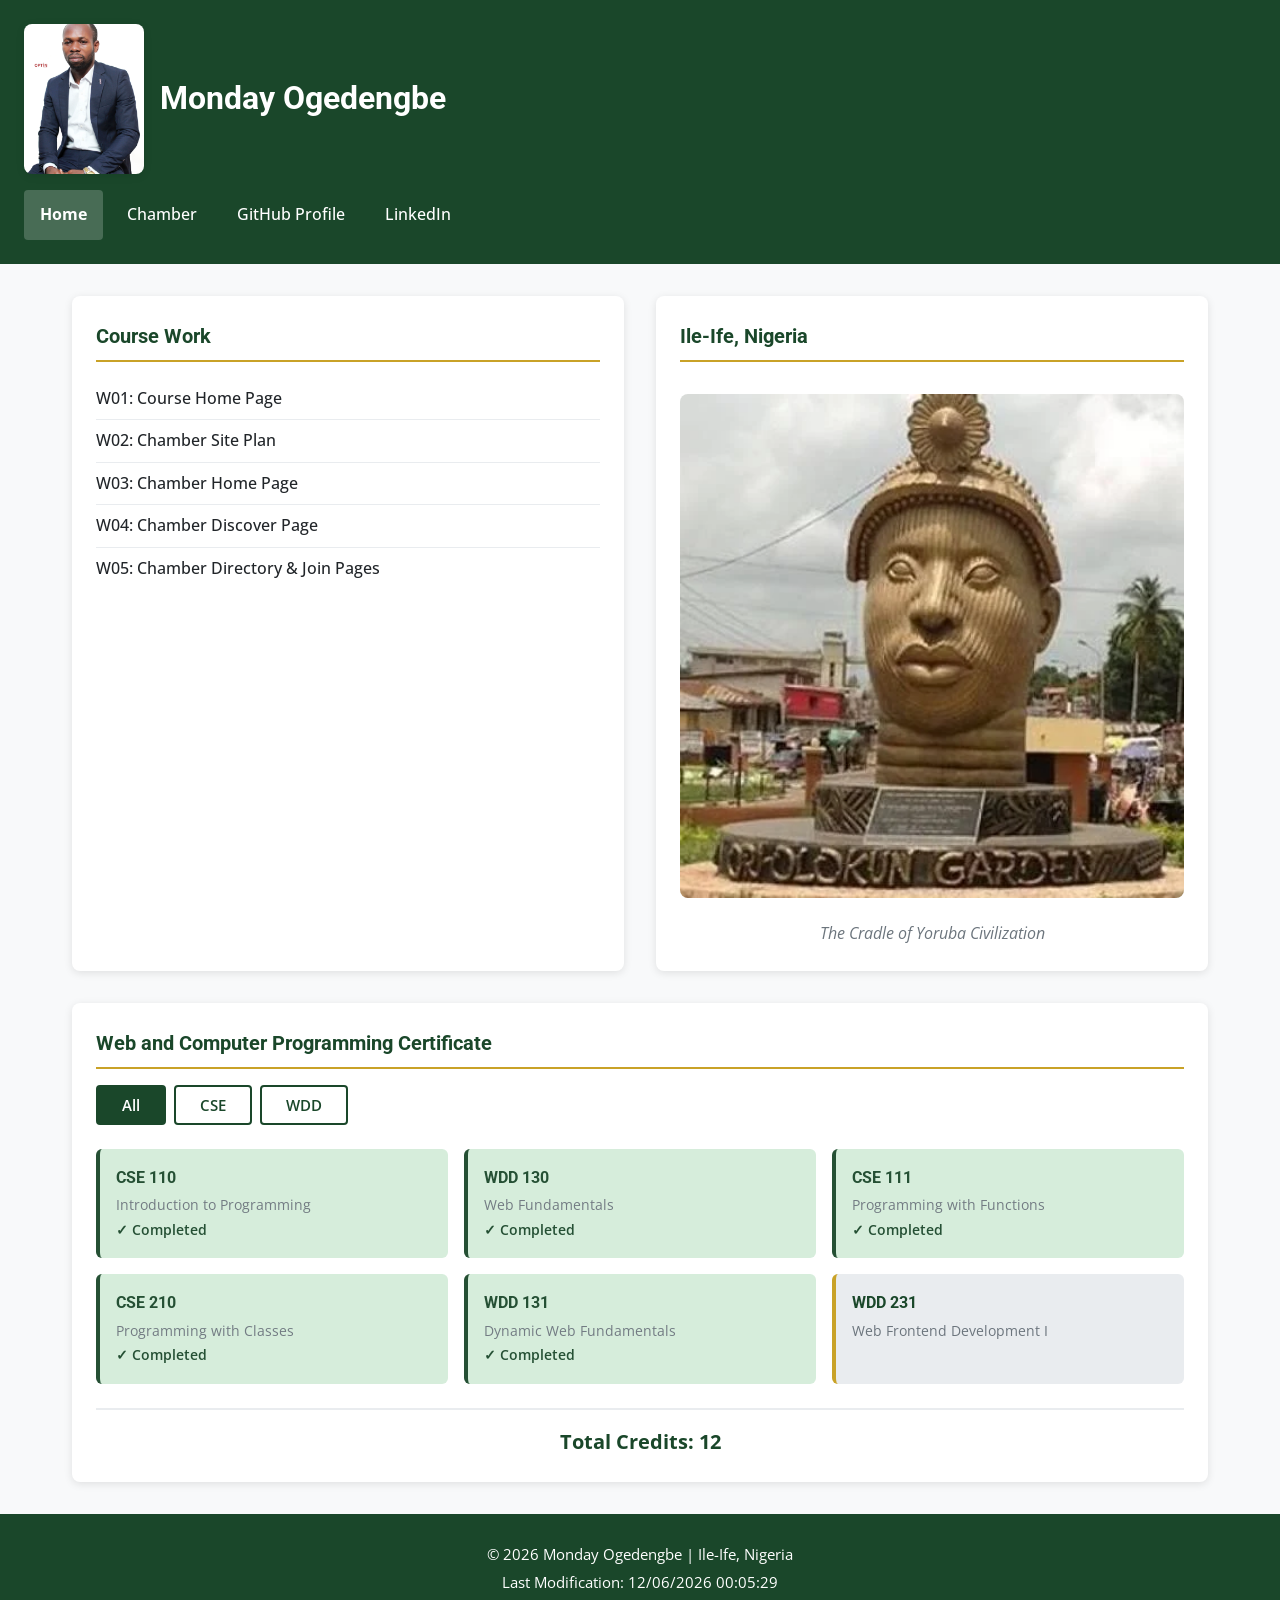
==== index.html @ a5c2bfb5 "initial commit" ====
<!DOCTYPE html>
<html lang="en">
<head>
    <meta charset="UTF-8">
    <meta name="viewport" content="width=device-width, initial-scale=1.0">
    <title>WDD231 - Monday Ogedengbe - Course Home Page</title>
    <meta name="description" content="Course home page for WDD231 - Web Frontend Development I by Monday Ogedengbe, showcasing web programming certificate progress.">
    <meta name="author" content="Monday Ogedengbe">
    <meta name="theme-color" content="#1a472a">

    <!-- Open Graph -->
    <meta property="og:title" content="WDD231 - Monday Ogedengbe">
    <meta property="og:description" content="Web Frontend Development I course home page with dynamic course tracking.">
    <meta property="og:type" content="website">

    <!-- Preconnect for fonts -->
    <link rel="preconnect" href="https://fonts.googleapis.com">
    <link rel="preconnect" href="https://fonts.gstatic.com" crossorigin>
    <link href="https://fonts.googleapis.com/css2?family=Roboto:wght@400;500;700&family=Open+Sans:wght@400;600&display=swap" rel="stylesheet">

    <link rel="stylesheet" href="styles/home.css">
    <link rel="icon" href="data:image/svg+xml,<svg xmlns=%22http://www.w3.org/2000/svg%22 viewBox=%220 0 100 100%22><text y=%22.9em%22 font-size=%2290%22>💻</text></svg>">
<base target="_blank">
</head>
<body>
    <header>
        <div class="profile">
            <img src="images/me.webp" alt="Monday Ogedengbe profile photo" width="120" height="150" loading="lazy">
            <h1>Monday Ogedengbe</h1>
        </div>
        <nav aria-label="Main navigation">
            <button id="menu-toggle" aria-label="Toggle navigation menu" aria-expanded="false">☰</button>
            <ul id="nav-menu">
                <li><a href="index.html" class="active" aria-current="page">Home</a></li>
                <li><a href="chamber/index.html">Chamber</a></li>
                <li><a href="https://github.com/ogedz/" target="_blank" rel="noopener noreferrer">GitHub Profile</a></li>
                <li><a href="https://www.linkedin.com/in/m-ogeds/" target="_blank" rel="noopener noreferrer">LinkedIn</a></li>
            </ul>
        </nav>
    </header>

    <main>
        <section class="coursework">
            <h2>Course Work</h2>
            <ul>
                <li><a href="#">W01: Course Home Page</a></li>
                <li><a href="#">W02: Chamber Site Plan</a></li>
                <li><a href="#">W03: Chamber Home Page</a></li>
                <li><a href="#">W04: Chamber Discover Page</a></li>
                <li><a href="#">W05: Chamber Directory & Join Pages</a></li>
            </ul>
        </section>

        <section class="location">
            <h2>Ile-Ife, Nigeria</h2>
            <img src="images/ife.webp" alt="Ile-Ife city landscape showing greenery and buildings" width="400" height="300" loading="lazy">
            <p>The Cradle of Yoruba Civilization</p>
        </section>

        <section class="certificate">
            <h2>Web and Computer Programming Certificate</h2>
            <div class="filters" role="group" aria-label="Filter courses by subject">
                <button id="filter-all" class="filter-btn active" aria-pressed="true">All</button>
                <button id="filter-cse" class="filter-btn" aria-pressed="false">CSE</button>
                <button id="filter-wdd" class="filter-btn" aria-pressed="false">WDD</button>
            </div>
            <div id="course-list" class="course-list"></div>
            <div class="credits">
                <p>Total Credits: <span id="total-credits">0</span></p>
            </div>
        </section>
    </main>

    <footer>
        <p>&copy; <span id="year"></span> Monday Ogedengbe | Ile-Ife, Nigeria</p>
        <p id="last-modified"></p>
    </footer>

    <script src="scripts/home.js"></script>
</body>
</html>
---- styles/home.css ----
/* CSS Variables */
:root {
    --primary: #1a472a;
    --secondary: #c9a227;
    --background: #f8f9fa;
    --text: #212529;
    --accent: #b85c38;
    --white: #ffffff;
    --gray: #6c757d;
    --light-gray: #e9ecef;
    --shadow: 0 2px 8px rgba(0,0,0,0.1);
}

* {
    margin: 0;
    padding: 0;
    box-sizing: border-box;
}

body {
    font-family: 'Open Sans', sans-serif;
    background-color: var(--background);
    color: var(--text);
    line-height: 1.6;
    min-height: 100vh;
    display: flex;
    flex-direction: column;
}

h1, h2, h3 {
    font-family: 'Roboto', sans-serif;
}

/* Header */
header {
    background-color: var(--primary);
    color: var(--white);
    padding: 1.5rem;
}

.profile {
    display: flex;
    align-items: center;
    gap: 1rem;
    margin-bottom: 1rem;
}

.profile img {
    border-radius: 8px;
    box-shadow: var(--shadow);
    object-fit: cover;
}

.profile h1 {
    font-size: 1.5rem;
    font-weight: 700;
}

/* Navigation */
nav {
    position: relative;
}

#menu-toggle {
    display: block;
    background: none;
    border: 2px solid var(--white);
    color: var(--white);
    font-size: 1.5rem;
    padding: 0.5rem 1rem;
    cursor: pointer;
    border-radius: 4px;
    width: 100%;
    text-align: left;
    transition: all 0.3s;
}

#menu-toggle:hover {
    background-color: rgba(255,255,255,0.15);
}

#nav-menu {
    display: none;
    list-style: none;
    margin-top: 0.5rem;
}

#nav-menu.open {
    display: block;
}

#nav-menu li {
    margin: 0.25rem 0;
}

#nav-menu a {
    display: block;
    color: var(--white);
    text-decoration: none;
    padding: 0.75rem 1rem;
    border-radius: 4px;
    transition: background-color 0.3s;
    font-weight: 500;
}

#nav-menu a:hover,
#nav-menu a.active {
    background-color: rgba(255,255,255,0.2);
    font-weight: 700;
}

/* Main Layout */
main {
    max-width: 1200px;
    margin: 0 auto;
    padding: 2rem 1rem;
    display: grid;
    grid-template-columns: 1fr;
    gap: 2rem;
    flex: 1;
    width: 100%;
}

/* Sections */
section {
    background-color: var(--white);
    border-radius: 8px;
    padding: 1.5rem;
    box-shadow: var(--shadow);
}

section h2 {
    color: var(--primary);
    margin-bottom: 1rem;
    padding-bottom: 0.5rem;
    border-bottom: 2px solid var(--secondary);
    font-size: 1.25rem;
}

/* Coursework */
.coursework ul {
    list-style: none;
}

.coursework li {
    padding: 0.5rem 0;
    border-bottom: 1px solid var(--light-gray);
}

.coursework li:last-child {
    border-bottom: none;
}

.coursework a {
    color: var(--text);
    text-decoration: none;
    transition: color 0.3s;
    font-weight: 500;
}

.coursework a:hover {
    color: var(--accent);
}

/* Location */
.location img {
    width: 100%;
    height: auto;
    border-radius: 8px;
    margin: 1rem 0;
}

.location p {
    text-align: center;
    font-style: italic;
    color: var(--gray);
}

/* Certificate */
.filters {
    display: flex;
    gap: 0.5rem;
    margin-bottom: 1.5rem;
    flex-wrap: wrap;
}

.filter-btn {
    padding: 0.5rem 1.5rem;
    border: 2px solid var(--primary);
    background-color: var(--white);
    color: var(--primary);
    border-radius: 4px;
    cursor: pointer;
    font-weight: 600;
    transition: all 0.3s;
    font-family: inherit;
    font-size: 0.95rem;
}

.filter-btn:hover {
    background-color: var(--primary);
    color: var(--white);
}

.filter-btn.active {
    background-color: var(--primary);
    color: var(--white);
}

/* Course Cards */
.course-list {
    display: grid;
    grid-template-columns: 1fr;
    gap: 1rem;
}

.course-card {
    padding: 1rem;
    border-radius: 6px;
    border-left: 4px solid var(--secondary);
    background-color: var(--light-gray);
    transition: transform 0.2s, box-shadow 0.2s;
}

.course-card:hover {
    transform: translateY(-2px);
    box-shadow: var(--shadow);
}

.course-card.completed {
    border-left-color: var(--primary);
    background-color: #d4edda;
    opacity: 0.95;
}

.course-card.completed::after {
    content: " ✓ Completed";
    color: var(--primary);
    font-weight: 600;
    font-size: 0.85rem;
}

.course-card h3 {
    font-size: 1rem;
    margin-bottom: 0.25rem;
    color: var(--primary);
}

.course-card p {
    font-size: 0.875rem;
    color: var(--gray);
}

/* Credits */
.credits {
    margin-top: 1.5rem;
    padding-top: 1rem;
    border-top: 2px solid var(--light-gray);
    text-align: center;
    font-size: 1.25rem;
    font-weight: 700;
    color: var(--primary);
}

/* Footer */
footer {
    background-color: var(--primary);
    color: var(--white);
    text-align: center;
    padding: 1.5rem;
    margin-top: auto;
}

footer p {
    margin: 0.25rem 0;
    font-size: 0.95rem;
}

/* Larger Views */
@media (min-width: 640px) {
    main {
        grid-template-columns: 1fr 1fr;
    }

    .certificate {
        grid-column: 1 / -1;
    }

    .course-list {
        grid-template-columns: repeat(2, 1fr);
    }
}

@media (min-width: 768px) {
    #menu-toggle {
        display: none;
    }

    #nav-menu {
        display: flex !important;
        gap: 0.5rem;
        margin-top: 0;
        position: static;
    }

    #nav-menu li {
        margin: 0;
    }

    .profile h1 {
        font-size: 2rem;
    }

    main {
        grid-template-columns: 1fr 1fr;
        padding: 2rem;
    }

    .course-list {
        grid-template-columns: repeat(3, 1fr);
    }
}

@media (min-width: 1024px) {
    main {
        padding: 2rem;
    }
}
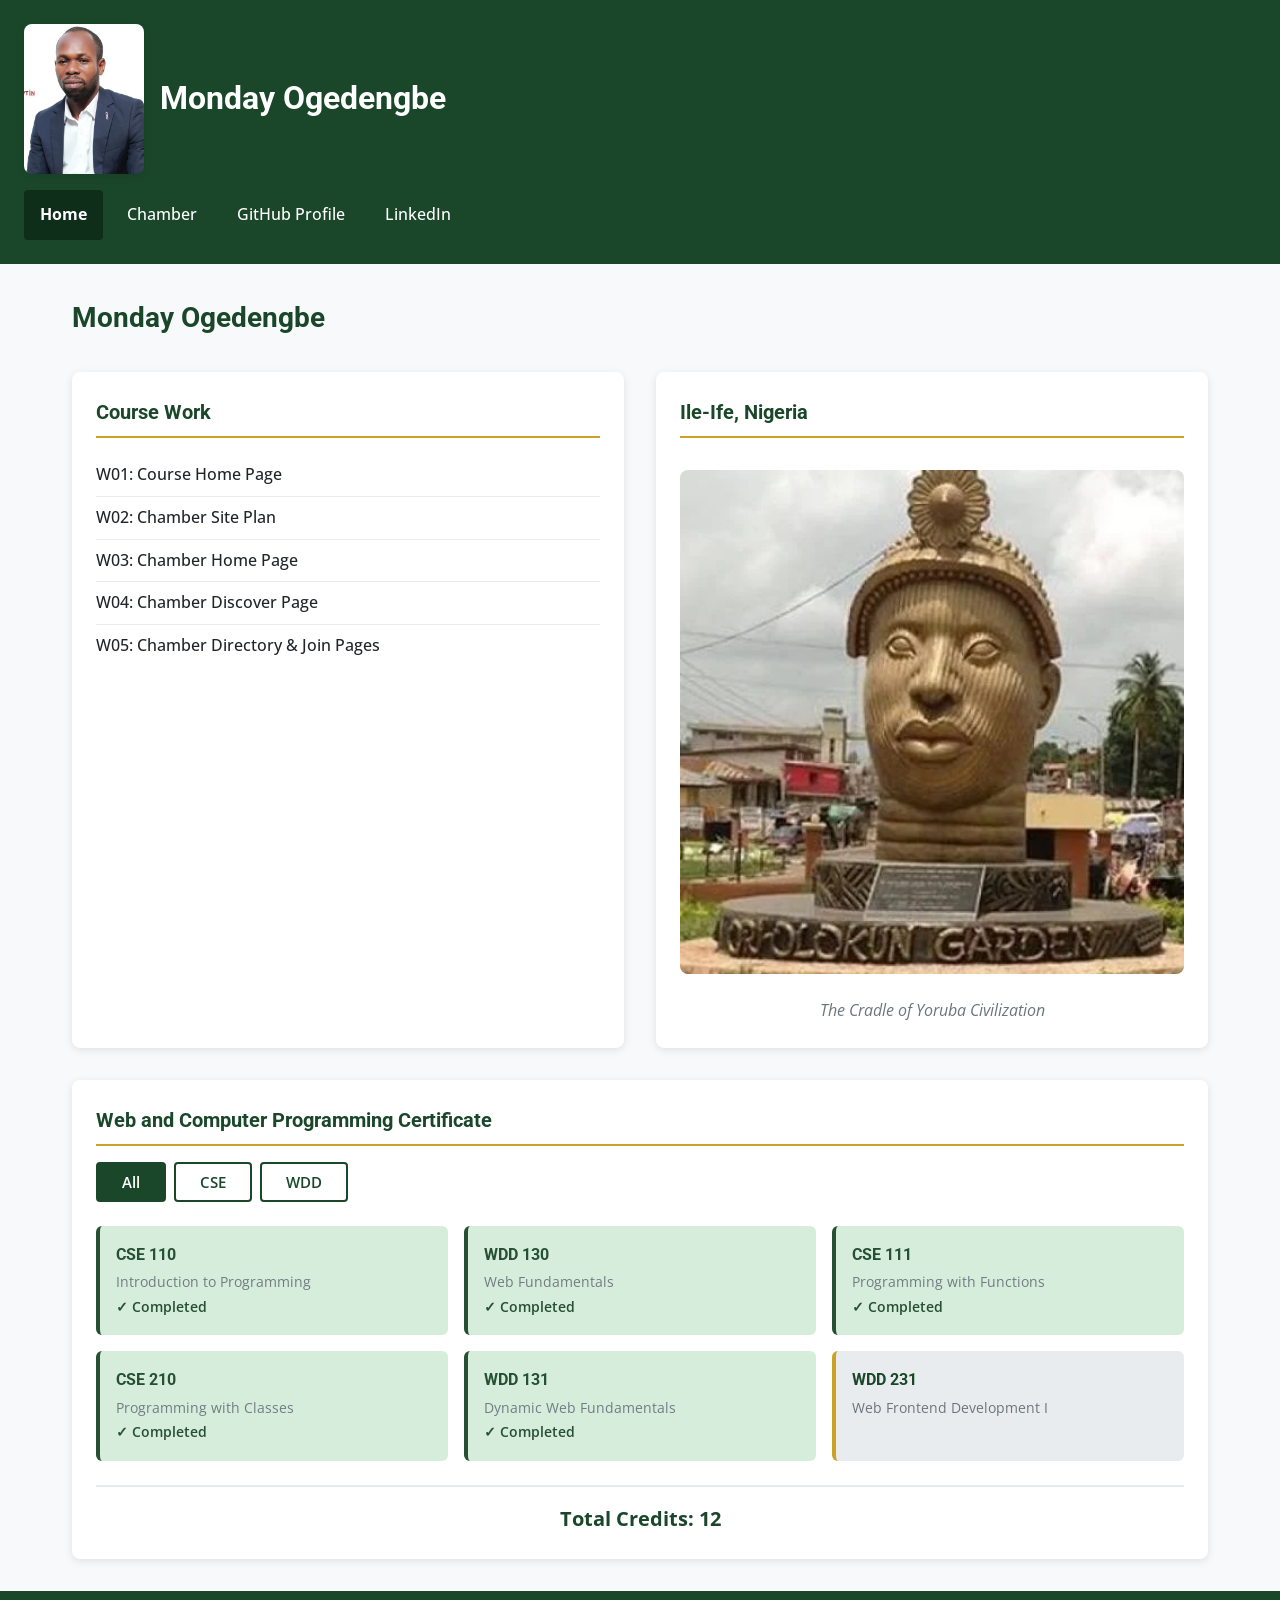
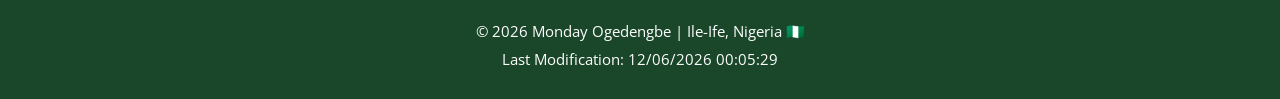
==== commit 1e95c956: "correction based on audit report" ====
--- a/index.html
+++ b/index.html
@@ -18,7 +18,8 @@
     <link rel="preconnect" href="https://fonts.gstatic.com" crossorigin>
     <link href="https://fonts.googleapis.com/css2?family=Roboto:wght@400;500;700&family=Open+Sans:wght@400;600&display=swap" rel="stylesheet">
 
-    <link rel="stylesheet" href="styles/home.css">
+    <link rel="stylesheet" href="styles/base.css">
+    <link rel="stylesheet" href="styles/larger.css">
     <link rel="icon" href="data:image/svg+xml,<svg xmlns=%22http://www.w3.org/2000/svg%22 viewBox=%220 0 100 100%22><text y=%22.9em%22 font-size=%2290%22>💻</text></svg>">
 <base target="_blank">
 </head>
@@ -26,7 +27,7 @@
     <header>
         <div class="profile">
             <img src="images/me.webp" alt="Monday Ogedengbe profile photo" width="120" height="150" loading="lazy">
-            <h1>Monday Ogedengbe</h1>
+            <span class="profile-name">Monday Ogedengbe</span>
         </div>
         <nav aria-label="Main navigation">
             <button id="menu-toggle" aria-label="Toggle navigation menu" aria-expanded="false">☰</button>
@@ -40,6 +41,8 @@
     </header>
 
     <main>
+        <h1>Monday Ogedengbe</h1>
+
         <section class="coursework">
             <h2>Course Work</h2>
             <ul>
@@ -72,10 +75,10 @@
     </main>
 
     <footer>
-        <p>&copy; <span id="year"></span> Monday Ogedengbe | Ile-Ife, Nigeria</p>
+        <p>&copy; <span id="year"></span> Monday Ogedengbe | Ile-Ife, Nigeria 🇳🇬</p>
         <p id="last-modified"></p>
     </footer>
 
-    <script src="scripts/home.js"></script>
+    <script src="scripts/home.js" defer></script>
 </body>
 </html>
--- a/styles/base.css
+++ b/styles/base.css
@@ -0,0 +1,290 @@
+/* ============================================
+   WDD231 - BASE CSS (Mobile-First)
+   Monday Ogedengbe
+   ============================================ */
+
+:root {
+    --primary: #1a472a;
+    --primary-dark: #0f2e1a;
+    --secondary: #c9a227;
+    --background: #f8f9fa;
+    --text: #212529;
+    --accent: #b85c38;
+    --white: #ffffff;
+    --gray: #6c757d;
+    --light-gray: #e9ecef;
+    --shadow: 0 2px 8px rgba(0,0,0,0.1);
+}
+
+* {
+    margin: 0;
+    padding: 0;
+    box-sizing: border-box;
+}
+
+body {
+    font-family: 'Open Sans', sans-serif;
+    background-color: var(--background);
+    color: var(--text);
+    line-height: 1.6;
+    min-height: 100vh;
+    display: flex;
+    flex-direction: column;
+}
+
+h1, h2, h3 {
+    font-family: 'Roboto', sans-serif;
+}
+
+/* Header */
+header {
+    background-color: var(--primary);
+    color: var(--white);
+    padding: 1.5rem;
+}
+
+.profile {
+    display: flex;
+    align-items: center;
+    gap: 1rem;
+    margin-bottom: 1rem;
+}
+
+.profile img {
+    border-radius: 8px;
+    box-shadow: var(--shadow);
+    object-fit: cover;
+}
+
+.profile-name {
+    font-family: 'Roboto', sans-serif;
+    font-size: 1.5rem;
+    font-weight: 700;
+}
+
+/* Navigation */
+nav {
+    position: relative;
+}
+
+#menu-toggle {
+    display: block;
+    background: none;
+    border: 2px solid var(--white);
+    color: var(--white);
+    font-size: 1.5rem;
+    padding: 0.5rem 1rem;
+    cursor: pointer;
+    border-radius: 4px;
+    width: 100%;
+    text-align: left;
+    transition: all 0.3s;
+}
+
+#menu-toggle:hover {
+    background-color: rgba(255,255,255,0.15);
+}
+
+#nav-menu {
+    display: none;
+    list-style: none;
+    margin-top: 0.5rem;
+}
+
+#nav-menu.open {
+    display: block;
+}
+
+#nav-menu li {
+    margin: 0.25rem 0;
+}
+
+#nav-menu a {
+    display: block;
+    color: var(--white);
+    text-decoration: none;
+    padding: 0.75rem 1rem;
+    border-radius: 4px;
+    transition: background-color 0.3s;
+    font-weight: 500;
+}
+
+#nav-menu a:hover,
+#nav-menu a.active {
+    background-color: var(--primary-dark);
+    font-weight: 700;
+}
+
+/* Main Layout */
+main {
+    max-width: 1200px;
+    margin: 0 auto;
+    padding: 2rem 1rem;
+    display: grid;
+    grid-template-columns: 1fr;
+    gap: 2rem;
+    flex: 1;
+    width: 100%;
+}
+
+main h1 {
+    grid-column: 1 / -1;
+    color: var(--primary);
+    font-size: 1.75rem;
+    margin-bottom: 0;
+}
+
+/* Sections */
+section {
+    background-color: var(--white);
+    border-radius: 8px;
+    padding: 1.5rem;
+    box-shadow: var(--shadow);
+}
+
+section h2 {
+    color: var(--primary);
+    margin-bottom: 1rem;
+    padding-bottom: 0.5rem;
+    border-bottom: 2px solid var(--secondary);
+    font-size: 1.25rem;
+}
+
+/* Coursework */
+.coursework ul {
+    list-style: none;
+}
+
+.coursework li {
+    padding: 0.5rem 0;
+    border-bottom: 1px solid var(--light-gray);
+}
+
+.coursework li:last-child {
+    border-bottom: none;
+}
+
+.coursework a {
+    color: var(--text);
+    text-decoration: none;
+    transition: color 0.3s;
+    font-weight: 500;
+}
+
+.coursework a:hover {
+    color: var(--accent);
+}
+
+/* Location */
+.location img {
+    width: 100%;
+    height: auto;
+    border-radius: 8px;
+    margin: 1rem 0;
+}
+
+.location p {
+    text-align: center;
+    font-style: italic;
+    color: var(--gray);
+}
+
+/* Certificate */
+.filters {
+    display: flex;
+    gap: 0.5rem;
+    margin-bottom: 1.5rem;
+    flex-wrap: wrap;
+}
+
+.filter-btn {
+    padding: 0.5rem 1.5rem;
+    border: 2px solid var(--primary);
+    background-color: var(--white);
+    color: var(--primary);
+    border-radius: 4px;
+    cursor: pointer;
+    font-weight: 600;
+    transition: all 0.3s;
+    font-family: inherit;
+    font-size: 0.95rem;
+}
+
+.filter-btn:hover {
+    background-color: var(--primary);
+    color: var(--white);
+}
+
+.filter-btn.active {
+    background-color: var(--primary);
+    color: var(--white);
+}
+
+/* Course Cards */
+.course-list {
+    display: grid;
+    grid-template-columns: 1fr;
+    gap: 1rem;
+}
+
+.course-card {
+    padding: 1rem;
+    border-radius: 6px;
+    border-left: 4px solid var(--secondary);
+    background-color: var(--light-gray);
+    transition: transform 0.2s, box-shadow 0.2s;
+}
+
+.course-card:hover {
+    transform: translateY(-2px);
+    box-shadow: var(--shadow);
+}
+
+.course-card.completed {
+    border-left-color: var(--primary);
+    background-color: #d4edda;
+    opacity: 0.95;
+}
+
+.course-card.completed::after {
+    content: " ✓ Completed";
+    color: var(--primary);
+    font-weight: 600;
+    font-size: 0.85rem;
+}
+
+.course-card h3 {
+    font-size: 1rem;
+    margin-bottom: 0.25rem;
+    color: var(--primary);
+}
+
+.course-card p {
+    font-size: 0.875rem;
+    color: var(--gray);
+}
+
+/* Credits */
+.credits {
+    margin-top: 1.5rem;
+    padding-top: 1rem;
+    border-top: 2px solid var(--light-gray);
+    text-align: center;
+    font-size: 1.25rem;
+    font-weight: 700;
+    color: var(--primary);
+}
+
+/* Footer */
+footer {
+    background-color: var(--primary);
+    color: var(--white);
+    text-align: center;
+    padding: 1.5rem;
+    margin-top: auto;
+}
+
+footer p {
+    margin: 0.25rem 0;
+    font-size: 0.95rem;
+}
--- a/styles/larger.css
+++ b/styles/larger.css
@@ -0,0 +1,58 @@
+/* ============================================
+   WDD231 - LARGER CSS (Tablet & Desktop)
+   Monday Ogedengbe
+   ============================================ */
+
+@media (min-width: 640px) {
+    main {
+        grid-template-columns: 1fr 1fr;
+    }
+
+    main h1 {
+        grid-column: 1 / -1;
+    }
+
+    .certificate {
+        grid-column: 1 / -1;
+    }
+
+    .course-list {
+        grid-template-columns: repeat(2, 1fr);
+    }
+}
+
+@media (min-width: 768px) {
+    #menu-toggle {
+        display: none;
+    }
+
+    #nav-menu {
+        display: flex !important;
+        gap: 0.5rem;
+        margin-top: 0;
+        position: static;
+    }
+
+    #nav-menu li {
+        margin: 0;
+    }
+
+    .profile-name {
+        font-size: 2rem;
+    }
+
+    main {
+        grid-template-columns: 1fr 1fr;
+        padding: 2rem;
+    }
+
+    .course-list {
+        grid-template-columns: repeat(3, 1fr);
+    }
+}
+
+@media (min-width: 1024px) {
+    main {
+        padding: 2rem;
+    }
+}
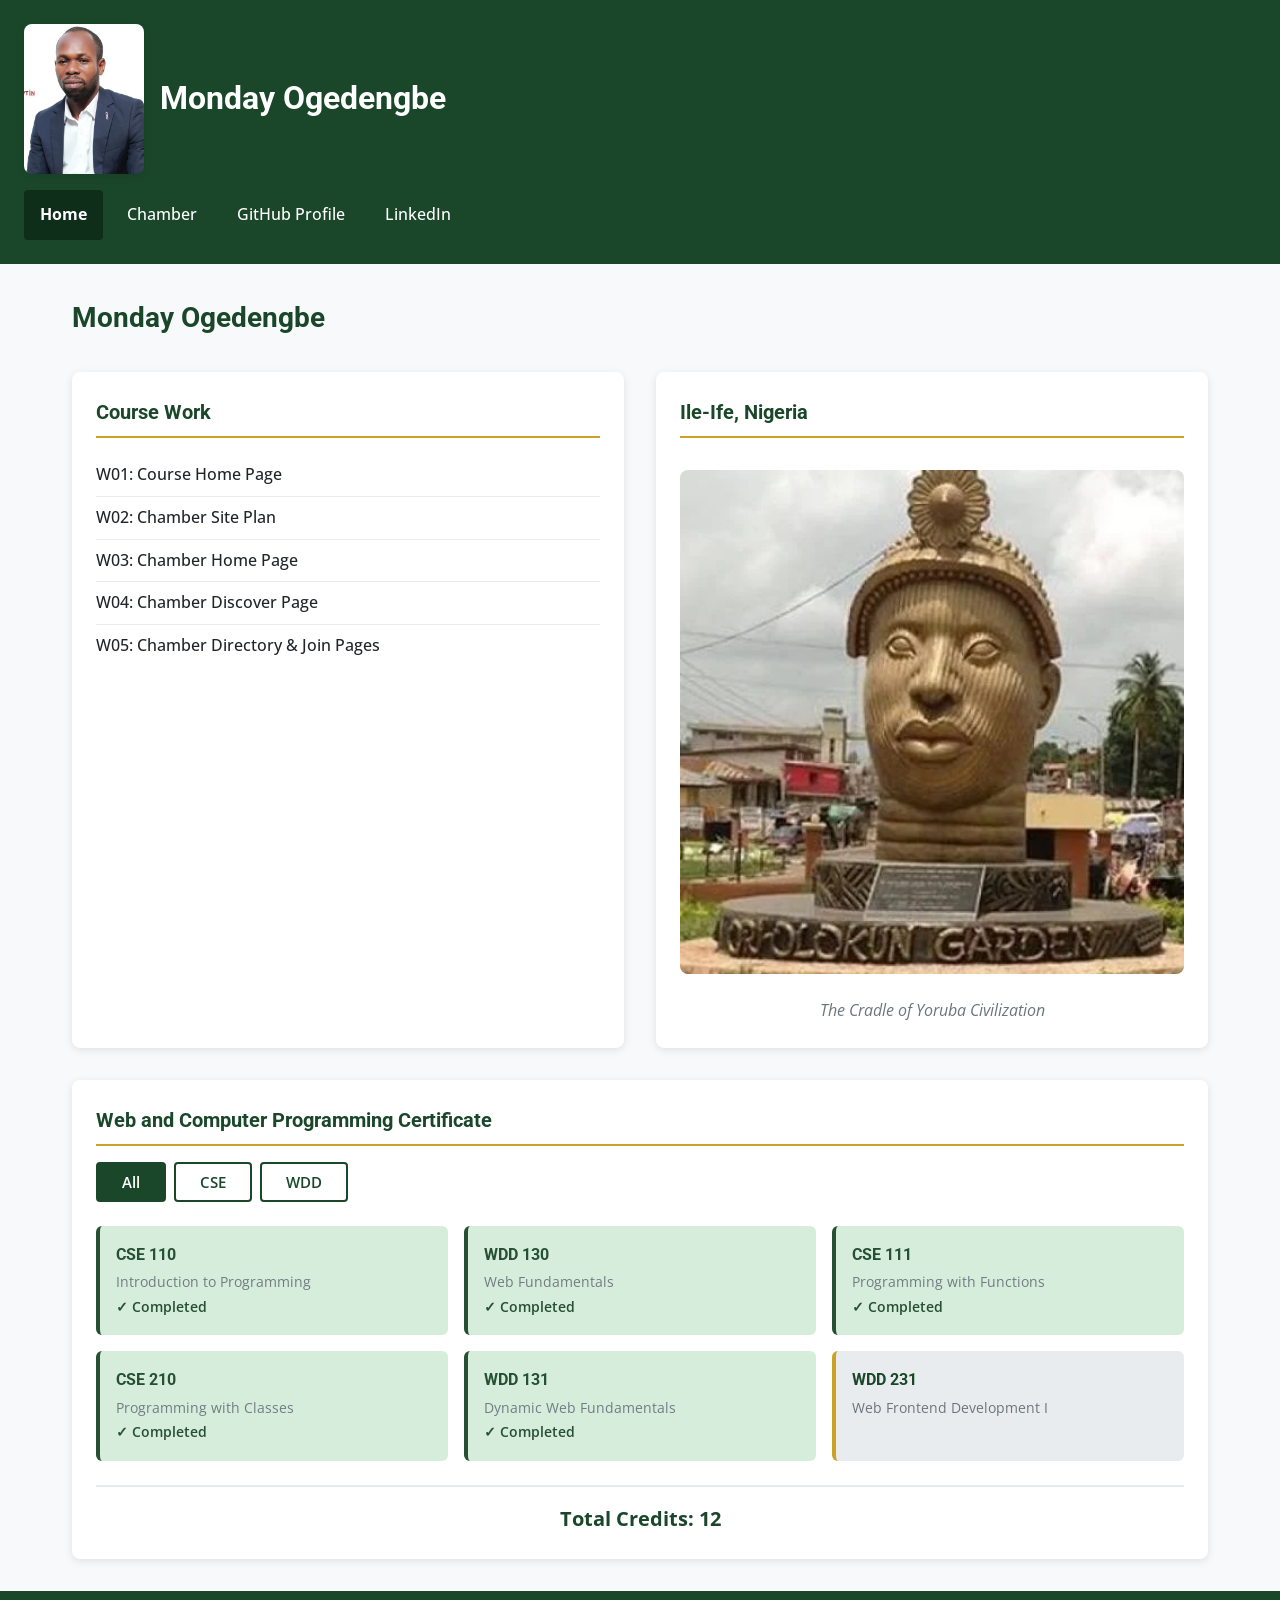
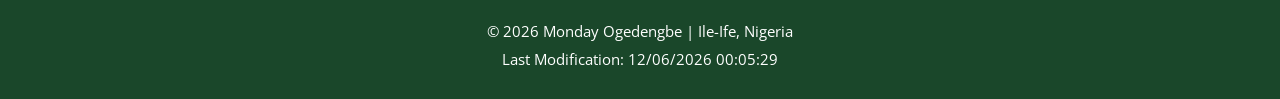
==== commit cfdc585d: "update" ====
--- a/index.html
+++ b/index.html
@@ -26,7 +26,7 @@
 <body>
     <header>
         <div class="profile">
-            <img src="images/me.webp" alt="Monday Ogedengbe profile photo" width="120" height="150" loading="lazy">
+            <img src="images/monday.webp" alt="Monday Ogedengbe profile photo" width="120" height="150" loading="lazy">
             <span class="profile-name">Monday Ogedengbe</span>
         </div>
         <nav aria-label="Main navigation">
@@ -75,7 +75,7 @@
     </main>
 
     <footer>
-        <p>&copy; <span id="year"></span> Monday Ogedengbe | Ile-Ife, Nigeria 🇳🇬</p>
+        <p>&copy; <span id="year"></span> Monday Ogedengbe | Ile-Ife, Nigeria</p>
         <p id="last-modified"></p>
     </footer>
 
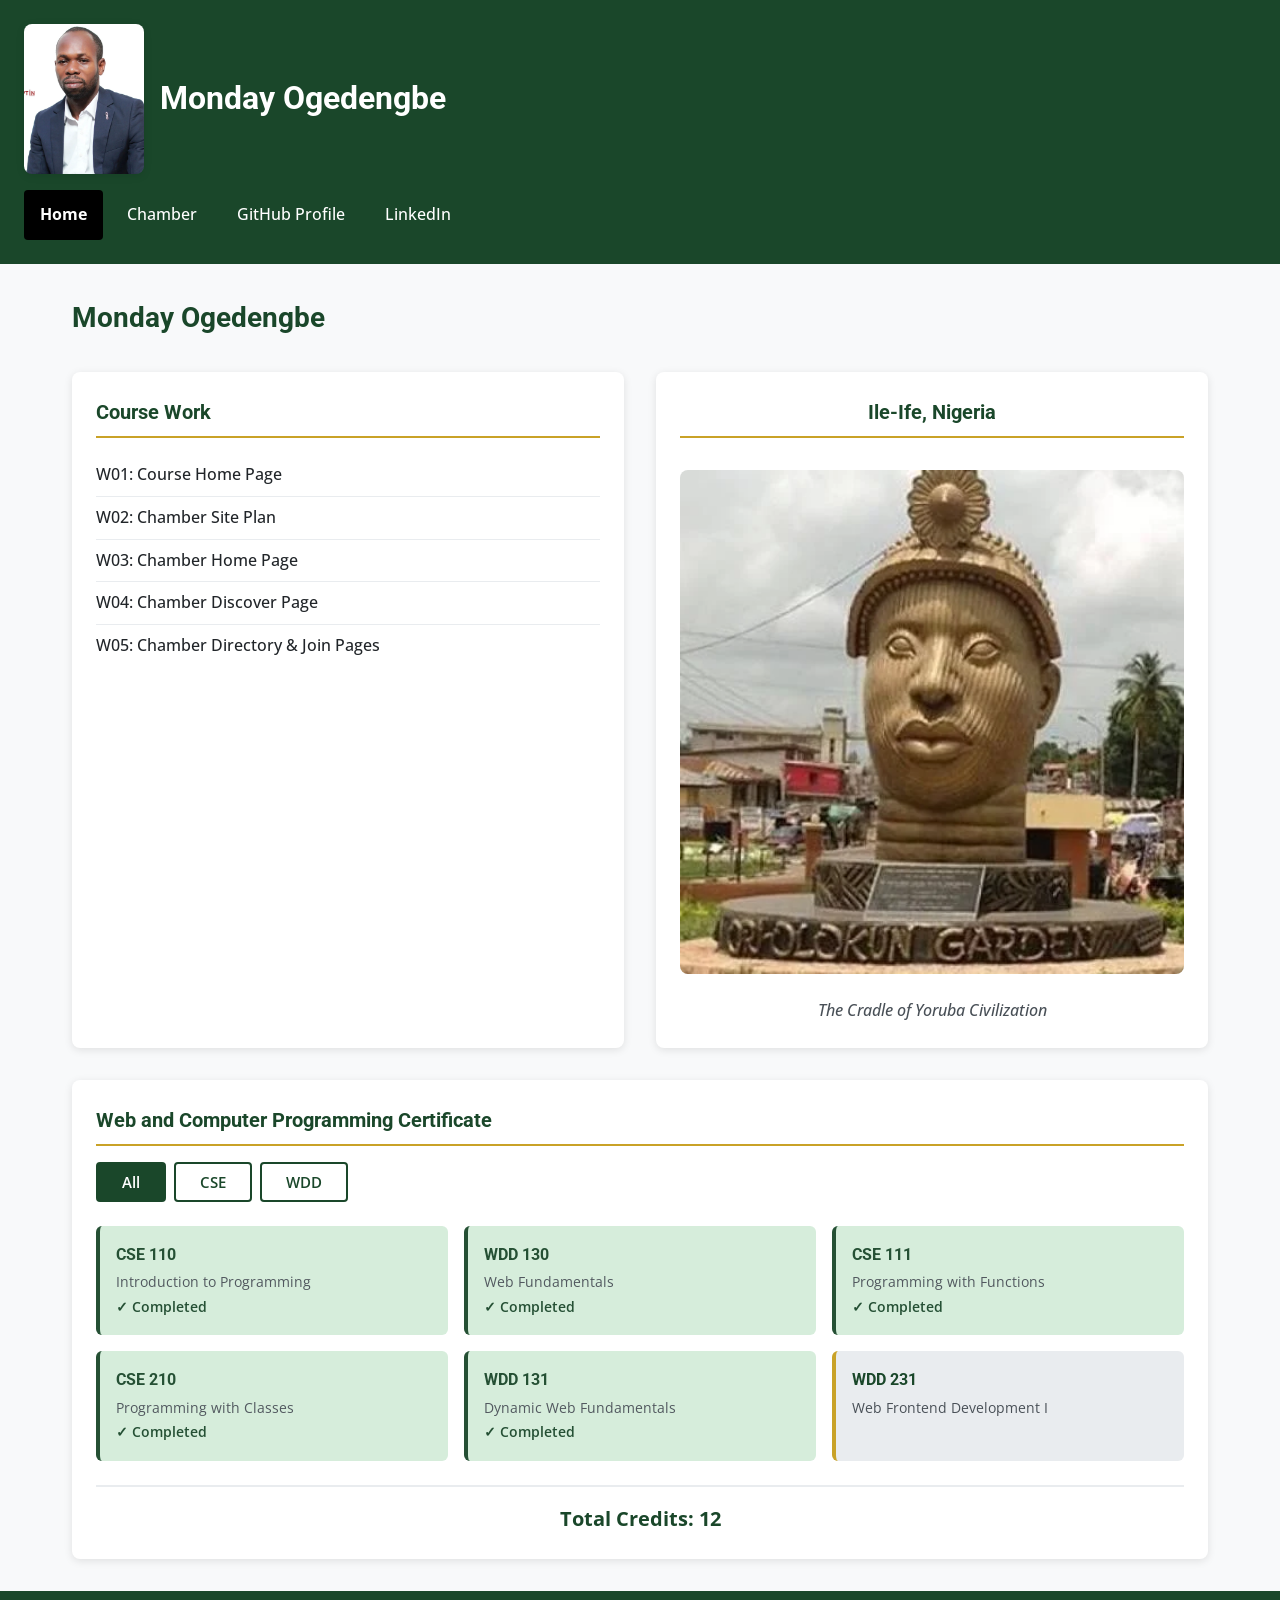
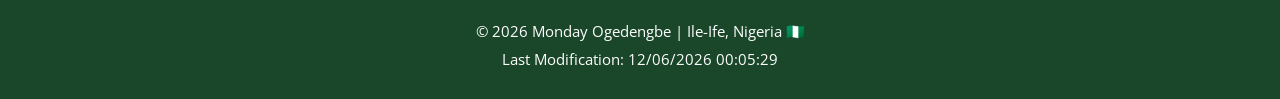
==== commit 166c5414: "W01 resubmission: fix contrast + wireframe grid layou" ====
--- a/index.html
+++ b/index.html
@@ -20,13 +20,13 @@
 
     <link rel="stylesheet" href="styles/base.css">
     <link rel="stylesheet" href="styles/larger.css">
-    <link rel="icon" href="data:image/svg+xml,<svg xmlns=%22http://www.w3.org/2000/svg%22 viewBox=%220 0 100 100%22><text y=%22.9em%22 font-size=%2290%22>💻</text></svg>">
+    <link rel="icon" href="favicon.ico">
 <base target="_blank">
 </head>
 <body>
     <header>
         <div class="profile">
-            <img src="images/monday.webp" alt="Monday Ogedengbe profile photo" width="120" height="150" loading="lazy">
+            <img src="images/me.webp" alt="Monday Ogedengbe profile photo" width="120" height="150" loading="lazy">
             <span class="profile-name">Monday Ogedengbe</span>
         </div>
         <nav aria-label="Main navigation">
@@ -75,7 +75,7 @@
     </main>
 
     <footer>
-        <p>&copy; <span id="year"></span> Monday Ogedengbe | Ile-Ife, Nigeria</p>
+        <p>&copy; <span id="year"></span> Monday Ogedengbe | Ile-Ife, Nigeria 🇳🇬</p>
         <p id="last-modified"></p>
     </footer>
 
--- a/styles/base.css
+++ b/styles/base.css
@@ -5,13 +5,14 @@
 
 :root {
     --primary: #1a472a;
-    --primary-dark: #0f2e1a;
+    --primary-dark: #0a1f12;
     --secondary: #c9a227;
     --background: #f8f9fa;
     --text: #212529;
+    --text-dark: #343a40;
     --accent: #b85c38;
     --white: #ffffff;
-    --gray: #6c757d;
+    --gray: #495057;
     --light-gray: #e9ecef;
     --shadow: 0 2px 8px rgba(0,0,0,0.1);
 }
@@ -109,29 +110,28 @@
     font-weight: 500;
 }
 
+/* FIX #4: Contrast — black background on hover/active = 21:1 */
 #nav-menu a:hover,
 #nav-menu a.active {
-    background-color: var(--primary-dark);
+    background-color: #000000;
     font-weight: 700;
 }
 
-/* Main Layout */
+/* Main Layout — Mobile: single column (flow layout) */
 main {
     max-width: 1200px;
     margin: 0 auto;
     padding: 2rem 1rem;
-    display: grid;
-    grid-template-columns: 1fr;
-    gap: 2rem;
+    display: block;  /* Simple flow on mobile */
     flex: 1;
     width: 100%;
 }
 
 main h1 {
-    grid-column: 1 / -1;
     color: var(--primary);
     font-size: 1.75rem;
-    margin-bottom: 0;
+    margin-bottom: 1.5rem;
+    text-align: center;
 }
 
 /* Sections */
@@ -140,6 +140,11 @@
     border-radius: 8px;
     padding: 1.5rem;
     box-shadow: var(--shadow);
+    margin-bottom: 1.5rem;
+}
+
+section:last-child {
+    margin-bottom: 0;
 }
 
 section h2 {
@@ -176,6 +181,10 @@
 }
 
 /* Location */
+.location {
+    text-align: center;
+}
+
 .location img {
     width: 100%;
     height: auto;
@@ -183,10 +192,11 @@
     margin: 1rem 0;
 }
 
+/* FIX #4: Darker gray for better contrast */
 .location p {
-    text-align: center;
     font-style: italic;
     color: var(--gray);
+    font-weight: 500;
 }
 
 /* Certificate */
@@ -259,6 +269,7 @@
     color: var(--primary);
 }
 
+/* FIX #4: Darker gray for AA contrast */
 .course-card p {
     font-size: 0.875rem;
     color: var(--gray);
--- a/styles/larger.css
+++ b/styles/larger.css
@@ -1,19 +1,45 @@
 /* ============================================
    WDD231 - LARGER CSS (Tablet & Desktop)
    Monday Ogedengbe
+   Wireframe: 2-col grid for Coursework + Location
    ============================================ */
 
+/* Tablet: 640px+ — Wireframe layout activates */
 @media (min-width: 640px) {
     main {
+        display: grid;
         grid-template-columns: 1fr 1fr;
+        grid-template-rows: auto auto auto;
+        gap: 1.5rem;
     }
 
+    /* h1 spans full width across both columns */
     main h1 {
         grid-column: 1 / -1;
+        grid-row: 1;
+        margin-bottom: 0;
+        text-align: left;
     }
 
+    /* Course Work: left column */
+    .coursework {
+        grid-column: 1;
+        grid-row: 2;
+        margin-bottom: 0;
+    }
+
+    /* Location: right column */
+    .location {
+        grid-column: 2;
+        grid-row: 2;
+        margin-bottom: 0;
+    }
+
+    /* Certificate: spans both columns, full width */
     .certificate {
         grid-column: 1 / -1;
+        grid-row: 3;
+        margin-bottom: 0;
     }
 
     .course-list {
@@ -21,6 +47,7 @@
     }
 }
 
+/* Desktop: 768px+ */
 @media (min-width: 768px) {
     #menu-toggle {
         display: none;
@@ -42,7 +69,6 @@
     }
 
     main {
-        grid-template-columns: 1fr 1fr;
         padding: 2rem;
     }
 
@@ -51,8 +77,10 @@
     }
 }
 
+/* Large Desktop: 1024px+ */
 @media (min-width: 1024px) {
     main {
         padding: 2rem;
+        gap: 2rem;
     }
 }
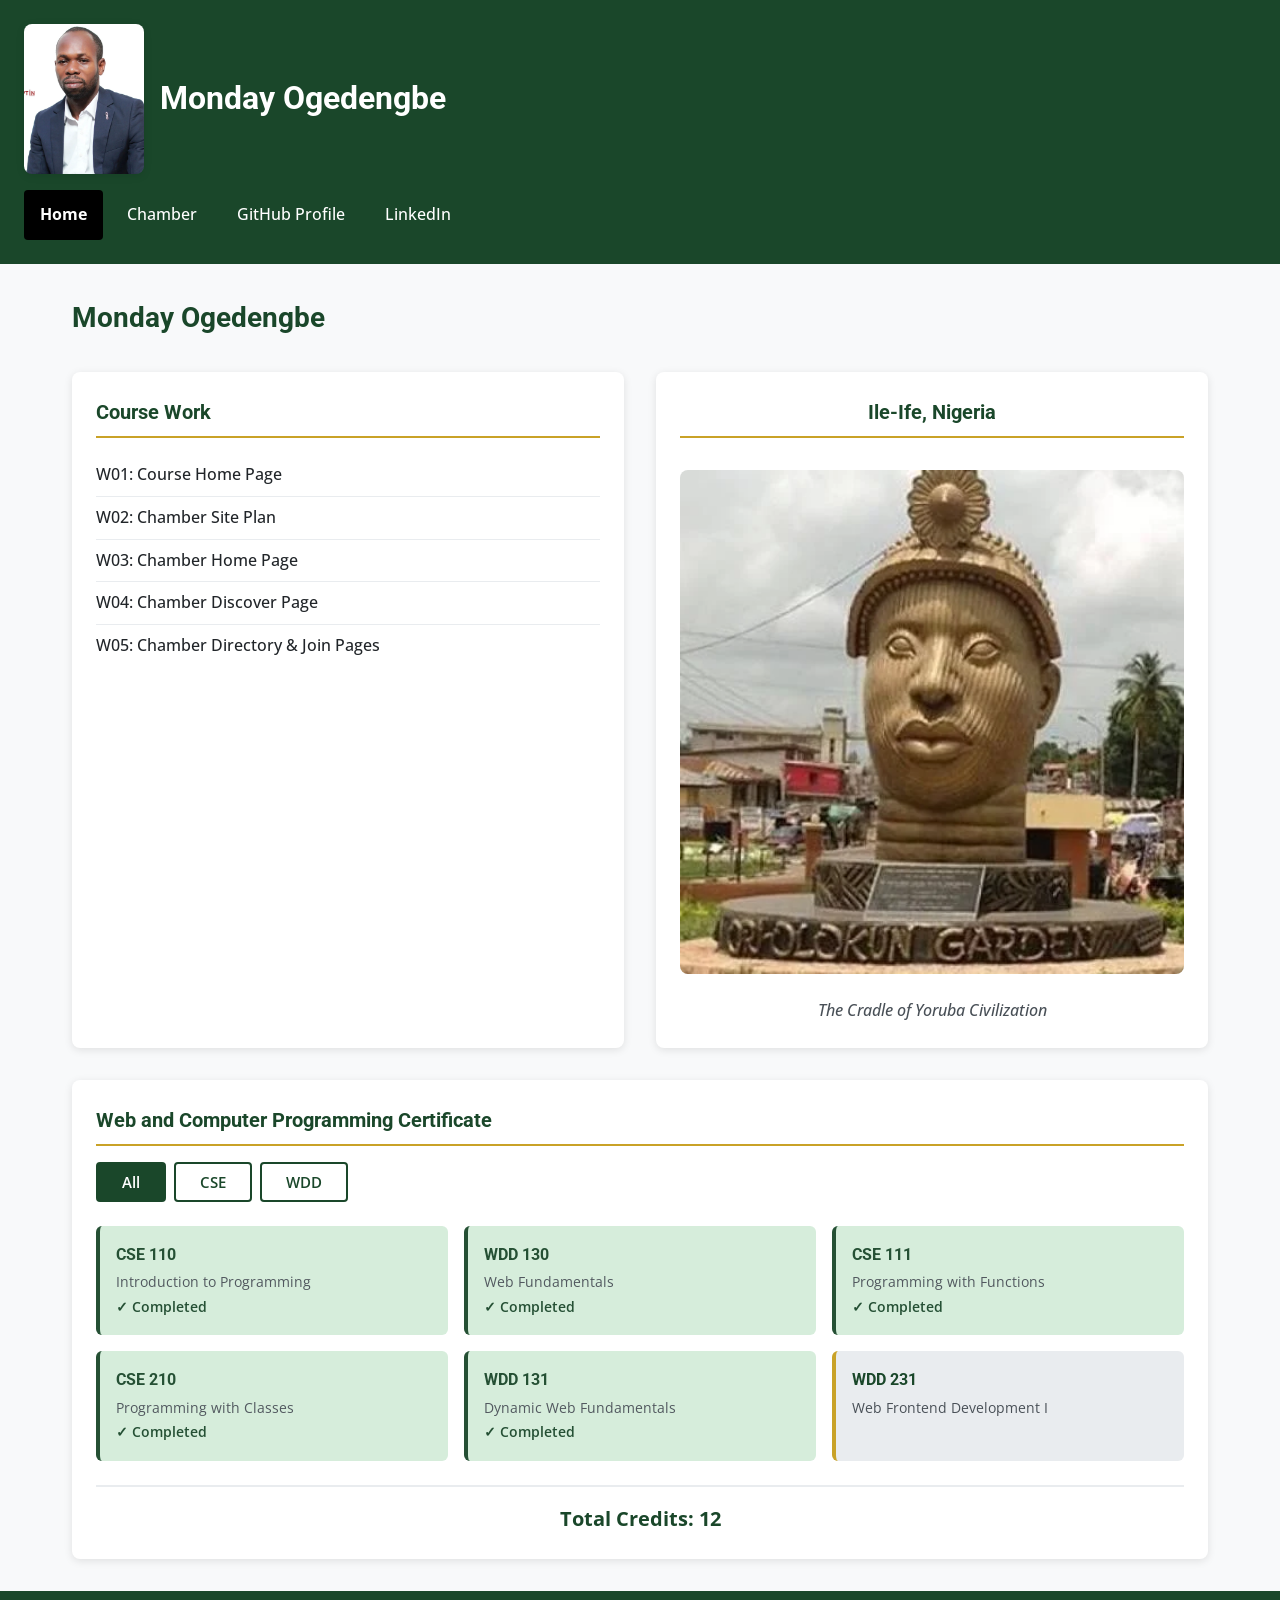
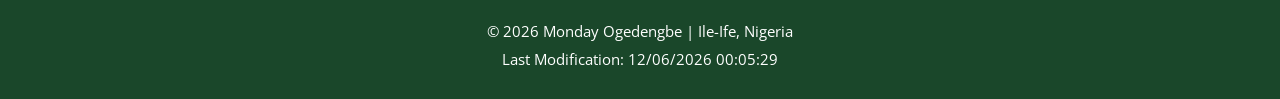
==== commit c206f9fb: "correcting" ====
--- a/index.html
+++ b/index.html
@@ -21,12 +21,14 @@
     <link rel="stylesheet" href="styles/base.css">
     <link rel="stylesheet" href="styles/larger.css">
     <link rel="icon" href="favicon.ico">
+
+    <script src="scripts/home.js" defer></script>
 <base target="_blank">
 </head>
 <body>
     <header>
         <div class="profile">
-            <img src="images/me.webp" alt="Monday Ogedengbe profile photo" width="120" height="150" loading="lazy">
+            <img src="images/monday.webp" alt="Monday Ogedengbe profile photo" width="120" height="150" loading="lazy">
             <span class="profile-name">Monday Ogedengbe</span>
         </div>
         <nav aria-label="Main navigation">
@@ -75,10 +77,8 @@
     </main>
 
     <footer>
-        <p>&copy; <span id="year"></span> Monday Ogedengbe | Ile-Ife, Nigeria 🇳🇬</p>
+        <p>&copy; <span id="year"></span> Monday Ogedengbe | Ile-Ife, Nigeria</p>
         <p id="last-modified"></p>
     </footer>
-
-    <script src="scripts/home.js" defer></script>
 </body>
 </html>
